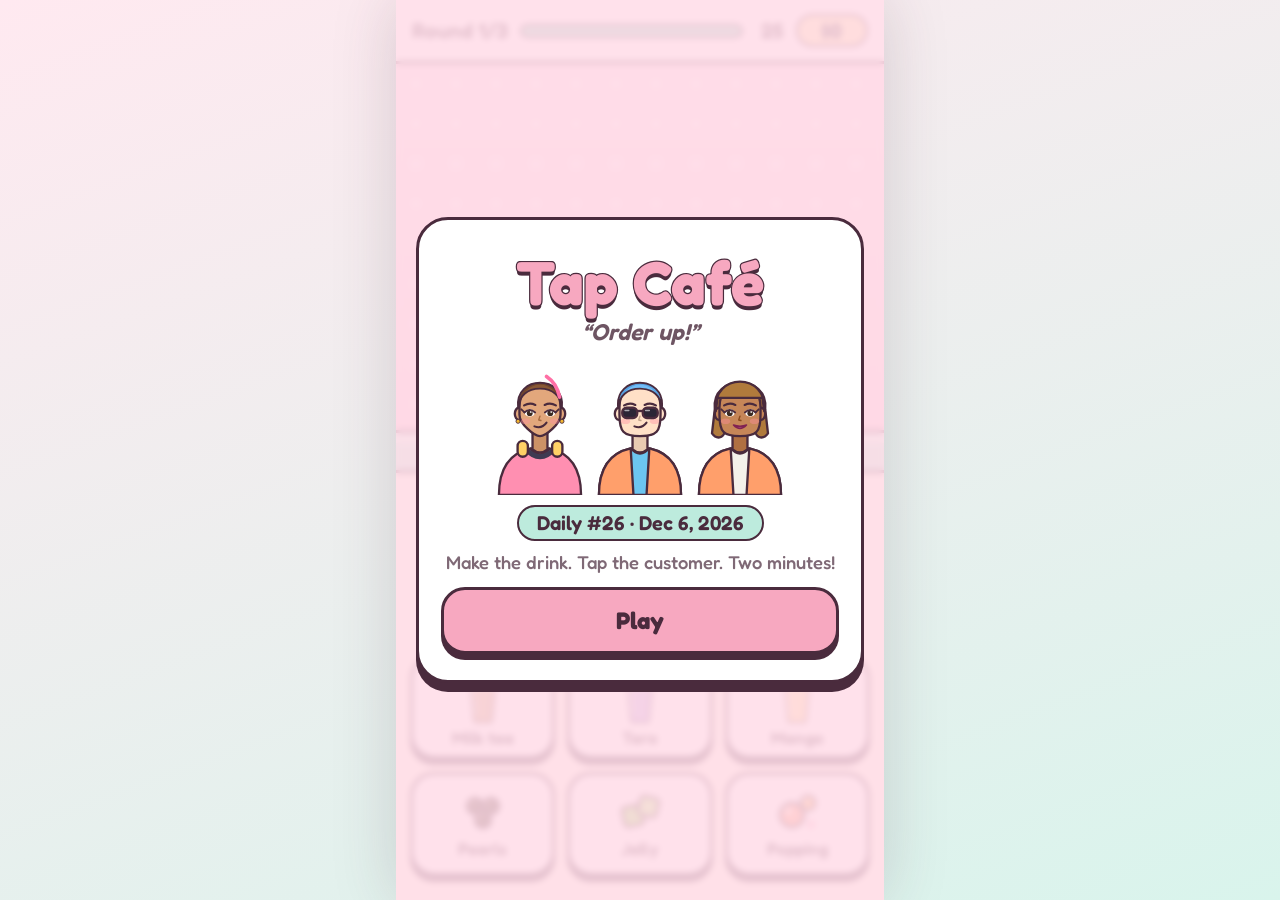
==== index.html @ ac82ad08 "Tap Cafe: two-minute boba shop tap game" ====
<!doctype html>
<html lang="en">
<head>
<meta charset="utf-8">
<meta name="viewport" content="width=device-width, initial-scale=1, viewport-fit=cover, user-scalable=no">
<meta name="theme-color" content="#FFDCE8">
<title>Tap Café</title>
<link rel="preconnect" href="https://fonts.googleapis.com">
<link rel="preconnect" href="https://fonts.gstatic.com" crossorigin>
<link href="https://fonts.googleapis.com/css2?family=Fredoka:wght@500;600;700&display=swap" rel="stylesheet">
<link rel="stylesheet" href="css/style.css">
</head>
<body>
<div id="app">
  <header id="hud">
    <div class="hud-round" id="hudRound">Round 1/3</div>
    <div class="hud-timer"><div class="tbar"><i id="tbar"></i></div><span id="hudTime">25</span></div>
    <div class="hud-cash" id="hudCash">$0</div>
  </header>

  <section id="shop">
    <div class="slot" data-slot="0"></div>
    <div class="slot" data-slot="1"></div>
    <div class="slot" data-slot="2"></div>
    <div id="counter"></div>
  </section>

  <section id="work">
    <div class="cuprow">
      <div id="status">Pick a drink</div>
      <div id="cup"></div>
      <button id="toss" type="button" aria-label="Toss the cup">Toss</button>
    </div>
    <div class="btnrow" id="drinks"></div>
    <div class="btnrow" id="tops"></div>
  </section>

  <div id="banner" hidden></div>
  <div id="hand" hidden>👆</div>
  <div id="overlay" hidden></div>
</div>
<script src="js/core.js"></script>
<script src="js/share.js"></script>
<script src="js/game.js"></script>
</body>
</html>
---- css/style.css ----
﻿/* Tap Café — all sizes are in rem; game.js scales the root font-size to fit the screen. */
:root {
  --pink: #FFDCE8;
  --pink2: #FFC2D6;
  --mint: #BDEBDD;
  --mint2: #8FD9C4;
  --cream: #FFF7E8;
  --ink: #4A2B3D;
  --accent: #F7A8C0;
  --accent-d: #C9557D;
  --gold: #FFE3A3;
  --green: #4FA58C;
}
* { box-sizing: border-box; -webkit-tap-highlight-color: transparent; }
[hidden] { display: none !important; }
html, body { height: 100%; margin: 0; }
body {
  background: linear-gradient(160deg, #FFE9F0, #D9F4EC);
  color: var(--ink);
  font-family: "Fredoka", ui-rounded, "Nunito", system-ui, sans-serif;
  font-weight: 600;
  overflow: hidden;
  user-select: none; -webkit-user-select: none;
  touch-action: manipulation;
  display: flex; justify-content: center;
}
button { font: inherit; color: inherit; cursor: pointer; border: 0; background: none; padding: 0; touch-action: manipulation; }

#app {
  position: relative;
  width: 24.375rem; max-width: 100vw;
  height: 100vh; height: 100dvh;
  background: var(--cream);
  display: flex; flex-direction: column;
  overflow: hidden;
  box-shadow: 0 0 3rem rgba(74, 43, 61, .18);
}

/* ---------- top bar ---------- */
#hud {
  flex: 0 0 3.2rem;
  display: flex; align-items: center; gap: .6rem;
  padding: 0 .8rem;
  background: #fff;
  border-bottom: .16rem solid var(--ink);
  font-size: 1.05rem;
  z-index: 3;
}
.hud-round { white-space: nowrap; }
.hud-timer { flex: 1; display: flex; align-items: center; gap: .45rem; }
.tbar { flex: 1; height: .7rem; border-radius: 1rem; background: var(--pink); border: .12rem solid var(--ink); overflow: hidden; }
.tbar i { display: block; height: 100%; width: 100%; background: var(--mint2); transform-origin: left; }
#hudTime { min-width: 1.6rem; text-align: right; font-variant-numeric: tabular-nums; }
.hud-cash {
  background: var(--gold); border: .14rem solid var(--ink); border-radius: 1rem;
  padding: .1rem .7rem; min-width: 3.6rem; text-align: center; font-weight: 700;
}
.hud-cash.bump { animation: bump .3s; }

/* ---------- shop ---------- */
#shop {
  position: relative;
  flex: 1 1 19.5rem; min-height: 0;
  display: flex; align-items: flex-end;
  padding: 0 .25rem;
  background:
    radial-gradient(circle at 1rem 1rem, rgba(255,255,255,.55) .22rem, transparent .24rem) 0 0 / 2rem 2rem,
    linear-gradient(var(--pink), var(--pink2));
}
.slot { position: relative; flex: 1; height: 100%; display: flex; align-items: flex-end; justify-content: center; }
#counter {
  position: absolute; left: 0; right: 0; bottom: 0; height: 2rem;
  background: var(--mint);
  border-top: .16rem solid var(--ink);
  box-shadow: inset 0 .5rem 0 rgba(255,255,255,.55);
  z-index: 1; pointer-events: none;
}

.cust {
  position: relative; display: flex; flex-direction: column; align-items: center;
  width: 100%; padding-bottom: .55rem;
  transform-origin: 50% 100%;
}
.cust.enter { animation: enter .45s cubic-bezier(.2, 1.5, .5, 1); }
.cust.served { animation: served .75s forwards; pointer-events: none; }
.cust.walk { animation: walk .9s forwards; pointer-events: none; }
.cust.bye { animation: bye .7s forwards; pointer-events: none; }
.cust.nope .fig { animation: shake .3s; }
.cust.tut .order { box-shadow: 0 0 0 .22rem var(--accent); }

.order {
  position: relative;
  display: flex; align-items: center; justify-content: center; gap: .1rem;
  min-width: 3.4rem; height: 3.2rem; padding: .2rem .45rem;
  background: #fff; border: .16rem solid var(--ink); border-radius: 1.1rem;
  margin-bottom: .35rem;
}
.order::after {
  content: ""; position: absolute; left: 50%; bottom: -.48rem; width: .7rem; height: .7rem;
  background: #fff; border-right: .16rem solid var(--ink); border-bottom: .16rem solid var(--ink);
  transform: translateX(-50%) rotate(45deg);
}
.order .ocup { width: 2rem; height: 2.4rem; }
.order .otop { width: 1.3rem; height: 1.3rem; }
.fig { width: 7.2rem; height: 9rem; }
.fig svg { width: 100%; height: 100%; display: block; overflow: visible; }
.pbar {
  position: absolute; bottom: .55rem; left: 50%; transform: translateX(-50%);
  width: 5.4rem; height: .7rem; border-radius: 1rem; z-index: 2;
  background: #fff; border: .13rem solid var(--ink); overflow: hidden;
}
.pbar i { display: block; height: 100%; width: 100%; background: var(--mint2); transform-origin: left; }
.pbar.m1 i { background: var(--gold); }
.pbar.m2 i { background: var(--accent); }

.steam { animation: steam 1s infinite; transform-box: fill-box; transform-origin: center; }
.sweat { animation: sweat 1.1s infinite; transform-box: fill-box; }

.speech {
  position: absolute; top: .4rem; left: 50%; transform: translateX(-50%);
  width: max-content; max-width: 8.6rem;
  background: #fff; border: .14rem solid var(--ink); border-radius: .9rem;
  padding: .25rem .6rem; font-size: .88rem; line-height: 1.15; text-align: center;
  z-index: 4; pointer-events: none;
  animation: speech 2.4s forwards;
}
.slot[data-slot="0"] .speech { left: .2rem; transform: none; }
.slot[data-slot="2"] .speech { left: auto; right: .2rem; transform: none; }

.pop {
  position: absolute; left: 50%; top: 42%; z-index: 5; pointer-events: none;
  white-space: nowrap; font-weight: 700; font-size: 1.3rem; color: var(--accent);
  text-shadow: 0 .1rem 0 #fff, .1rem 0 0 #fff, -.1rem 0 0 #fff, 0 -.1rem 0 #fff;
  animation: pop 1s forwards;
}
.pop.cash { color: var(--green); font-size: 1.6rem; top: 55%; animation-delay: .12s; opacity: 0; }
.pop.bonus { color: #C98A2B; font-size: 1rem; top: 70%; animation-delay: .25s; opacity: 0; }
.coin {
  position: absolute; left: 50%; top: 60%; width: .8rem; height: .8rem; border-radius: 50%;
  background: var(--gold); border: .1rem solid var(--ink); z-index: 5; pointer-events: none;
  animation: coin .7s forwards;
}

/* ---------- work area ---------- */
#work {
  flex: 1.4 1 20.4rem; min-height: 0;
  display: flex; flex-direction: column; justify-content: space-evenly;
  padding: .3rem .7rem .6rem;
  background: var(--cream);
  border-top: .16rem solid var(--ink);
}
.cuprow { display: grid; grid-template-columns: 1fr 6.2rem 1fr; align-items: center; height: 7.6rem; }
#status { font-size: .95rem; text-align: center; opacity: .8; padding: 0 .3rem; line-height: 1.2; }
#status.ready { color: var(--green); opacity: 1; font-weight: 700; }
#cup { height: 7.6rem; }
#cup svg { height: 100%; width: 100%; display: block; }
#cup.shake { animation: shake .3s; }
#cup.ding { animation: bump .3s; }
#cup .tg.drop { animation: drop .3s cubic-bezier(.3, 1.4, .6, 1); transform-box: fill-box; }
#toss {
  justify-self: center; padding: .55rem 1.1rem; font-size: 1rem;
  background: #fff; border: .16rem solid var(--ink); border-radius: 1rem;
  box-shadow: 0 .25rem 0 var(--ink);
}
#toss:active { transform: translateY(.2rem); box-shadow: 0 .05rem 0 var(--ink); }

.btnrow { display: flex; gap: .6rem; }
.st {
  flex: 1; height: 5.2rem;
  display: flex; flex-direction: column; align-items: center; justify-content: center; gap: .1rem;
  background: #fff; border: .16rem solid var(--ink); border-radius: 1.2rem;
  box-shadow: 0 .3rem 0 var(--ink);
  font-size: .85rem;
  transition: transform .06s, box-shadow .06s, background .1s;
}
.st svg { width: 2.5rem; height: 2.9rem; }
.st.top svg { width: 2.4rem; height: 2.4rem; }
.st:active, .st.on { transform: translateY(.22rem); box-shadow: 0 .08rem 0 var(--ink); }
.st.on { background: #FFE1EA; border-color: var(--accent); box-shadow: 0 .08rem 0 var(--accent-d); color: var(--accent-d); }

/* ---------- banner, hand ---------- */
#banner {
  position: absolute; left: 0; right: 0; top: 24%; z-index: 8; pointer-events: none;
  text-align: center; font-size: 3rem; font-weight: 700; color: #fff;
  -webkit-text-stroke: .14rem var(--ink); paint-order: stroke fill;
  text-shadow: 0 .25rem 0 var(--ink);
  animation: banner 1.1s forwards;
}
#hand {
  position: absolute; z-index: 9; pointer-events: none; font-size: 2.6rem; line-height: 1;
  margin: -.2rem 0 0 -1.3rem;
  animation: hand .7s infinite;
  filter: drop-shadow(0 .15rem 0 rgba(74,43,61,.35));
}

/* ---------- overlay screens ---------- */
#overlay {
  position: absolute; inset: 0; z-index: 10;
  display: flex; align-items: center; justify-content: center;
  padding: 1rem;
  background: rgba(255, 220, 232, .86);
  backdrop-filter: blur(3px);
}
.card {
  width: 100%; max-height: 100%; overflow: auto;
  background: #fff; border: .18rem solid var(--ink); border-radius: 1.6rem;
  box-shadow: 0 .45rem 0 var(--ink);
  padding: 1.2rem 1.1rem 1.3rem; text-align: center;
  animation: cardin .35s cubic-bezier(.2, 1.4, .5, 1);
}
.logo { font-size: 3.1rem; font-weight: 700; line-height: 1; color: var(--accent); -webkit-text-stroke: .12rem var(--ink); paint-order: stroke fill; text-shadow: 0 .22rem 0 var(--ink); margin: .4rem 0 .2rem; }
.tagline { font-size: 1.15rem; font-style: italic; opacity: .8; }
.heroes { display: flex; justify-content: center; margin: .5rem 0 0; height: 7rem; }
.heroes svg { height: 100%; width: 5.6rem; margin: 0 -.3rem; }
.daily { display: inline-block; margin: .5rem 0; background: var(--mint); border: .14rem solid var(--ink); border-radius: 1rem; padding: .2rem .9rem; font-size: 1rem; }
.muted { opacity: .7; font-size: .92rem; font-weight: 500; }
.h2 { font-size: 1.7rem; font-weight: 700; margin: 0 0 .2rem; }
.big { font-size: 3.2rem; font-weight: 700; line-height: 1.05; color: var(--green); }
.stars { font-size: 2.3rem; letter-spacing: .15rem; line-height: 1.1; color: #E7D9C2; }
.stars b { color: var(--gold); -webkit-text-stroke: .08rem var(--ink); font-weight: 400; }
.title-chip { display: inline-block; margin: .3rem 0 .6rem; background: var(--pink); border: .14rem solid var(--ink); border-radius: 1rem; padding: .15rem .9rem; font-size: 1.1rem; }
.stats { display: grid; grid-template-columns: repeat(3, 1fr); gap: .4rem; margin: .5rem 0; }
.stats div { background: var(--cream); border: .12rem solid var(--ink); border-radius: .9rem; padding: .35rem .2rem; font-size: .78rem; font-weight: 500; }
.stats b { display: block; font-size: 1.3rem; font-weight: 700; }
.row { display: flex; gap: .6rem; margin-top: .7rem; }
.btn {
  flex: 1; display: block; width: 100%; padding: .8rem 1rem; font-size: 1.2rem; font-weight: 700;
  background: var(--accent); color: var(--ink); border: .16rem solid var(--ink); border-radius: 1.2rem;
  box-shadow: 0 .3rem 0 var(--ink);
}
.btn:active { transform: translateY(.22rem); box-shadow: 0 .08rem 0 var(--ink); }
.btn.alt { background: #fff; color: var(--ink); }
.btn.sm { font-size: 1rem; padding: .6rem .6rem; }
.btn + .btn.block { margin-top: .7rem; }

.ups { display: flex; gap: .6rem; margin: .8rem 0 .2rem; }
.up {
  flex: 1; display: flex; flex-direction: column; align-items: center; gap: .25rem;
  background: var(--cream); border: .16rem solid var(--ink); border-radius: 1.2rem;
  box-shadow: 0 .3rem 0 var(--ink); padding: .8rem .5rem; font-size: .9rem;
}
.up:active { transform: translateY(.22rem); box-shadow: 0 .08rem 0 var(--ink); }
.up .ico { font-size: 2.4rem; line-height: 1; }
.up .nm { font-size: 1.1rem; font-weight: 700; }
.up .ds { font-weight: 500; line-height: 1.2; min-height: 2.2rem; }
.up .pr { background: var(--gold); border: .13rem solid var(--ink); border-radius: 1rem; padding: .05rem .8rem; font-weight: 700; font-size: 1.05rem; }
.up .own { font-size: .75rem; opacity: .7; min-height: 1rem; }
.up[disabled] { filter: grayscale(1); opacity: .5; cursor: not-allowed; box-shadow: 0 .3rem 0 var(--ink); transform: none; }

.sharepic { width: 78%; border: .16rem solid var(--ink); border-radius: 1rem; display: block; margin: .5rem auto; -webkit-touch-callout: default; user-select: auto; -webkit-user-select: auto; }
.toast { min-height: 1.2rem; font-size: .9rem; color: var(--green); margin-top: .5rem; }

/* ---------- keyframes ---------- */
@keyframes enter { from { transform: translateY(45%) scale(.9); opacity: 0; } }
@keyframes served {
  0% { transform: scale(1.14, .86); }
  25% { transform: translateY(-14%) scale(.94, 1.08); }
  50% { transform: translateY(0) scale(1.04, .96); }
  65% { transform: translateY(0); opacity: 1; }
  100% { transform: translateY(35%); opacity: 0; }
}
@keyframes walk {
  0% { transform: none; }
  35% { transform: translateY(4%) rotate(-3deg); opacity: 1; }
  100% { transform: translate(-45%, 6%) rotate(-5deg); opacity: 0; }
}
@keyframes bye { to { transform: translateY(35%); opacity: 0; } }
@keyframes shake { 20% { transform: translateX(-.35rem); } 50% { transform: translateX(.35rem); } 80% { transform: translateX(-.2rem); } }
@keyframes bump { 40% { transform: scale(1.14); } }
@keyframes pop {
  0% { transform: translate(-50%, 0) scale(.5); opacity: 0; }
  20% { transform: translate(-50%, -.6rem) scale(1.15); opacity: 1; }
  70% { opacity: 1; }
  100% { transform: translate(-50%, -2.6rem) scale(1); opacity: 0; }
}
@keyframes coin {
  0% { transform: translate(-50%, 0) scale(.6); opacity: 1; }
  100% { transform: translate(calc(-50% + var(--dx)), var(--dy)) scale(1); opacity: 0; }
}
@keyframes speech {
  0% { opacity: 0; margin-top: .5rem; }
  10% { opacity: 1; margin-top: 0; }
  85% { opacity: 1; }
  100% { opacity: 0; }
}
@keyframes steam { 0% { transform: translateY(2px) scale(.8); opacity: 0; } 40% { opacity: 1; } 100% { transform: translateY(-7px) scale(1.15); opacity: 0; } }
@keyframes sweat { 0% { transform: translateY(-2px); opacity: 0; } 30% { opacity: 1; } 100% { transform: translateY(6px); opacity: 0; } }
@keyframes drop { from { transform: translateY(-3.5rem); opacity: 0; } }
@keyframes banner {
  0% { transform: scale(.4); opacity: 0; }
  20% { transform: scale(1.1); opacity: 1; }
  80% { transform: scale(1); opacity: 1; }
  100% { transform: scale(1.2); opacity: 0; }
}
@keyframes hand { 50% { transform: translateY(.6rem); } }
@keyframes cardin { from { transform: scale(.85); opacity: 0; } }

@media (prefers-reduced-motion: reduce) {
  .steam, .sweat, #hand { animation: none; }
}
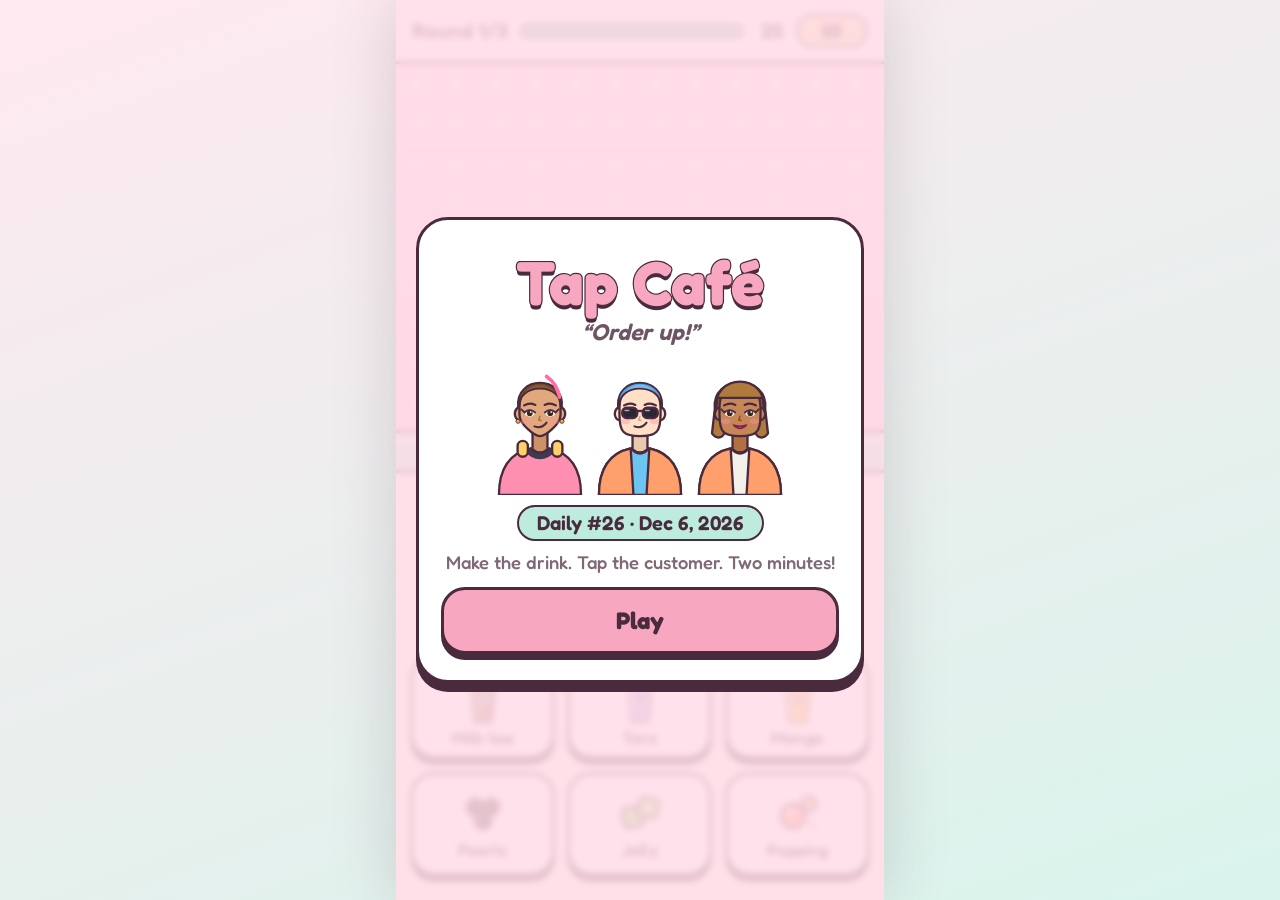
==== commit ed012489: "Pastel palette, tap-ahead serving, bigger tap targets, upgrade badges, clearer drink colours and cup" ====
--- a/index.html
+++ b/index.html
@@ -29,7 +29,10 @@
     <div class="cuprow">
       <div id="status">Pick a drink</div>
       <div id="cup"></div>
-      <button id="toss" type="button" aria-label="Toss the cup">Toss</button>
+      <div class="side">
+        <button id="toss" type="button" aria-label="Toss the cup">Toss</button>
+        <div id="ups"></div>
+      </div>
     </div>
     <div class="btnrow" id="drinks"></div>
     <div class="btnrow" id="tops"></div>
--- a/css/style.css
+++ b/css/style.css
@@ -162,6 +162,17 @@
   background: #fff; border: .16rem solid var(--ink); border-radius: 1rem;
   box-shadow: 0 .25rem 0 var(--ink);
 }
+.side { display: flex; flex-direction: column; align-items: center; gap: .5rem; }
+#ups { display: flex; gap: .25rem; min-height: 1.7rem; }
+.upb {
+  background: var(--mint); border: .12rem solid var(--ink); border-radius: 1rem;
+  padding: .05rem .45rem; font-size: .95rem; line-height: 1.4; white-space: nowrap;
+  animation: bump .4s;
+}
+.cust.next .order { box-shadow: 0 0 0 .22rem var(--mint2); }
+.cust.next .fig { transform: scale(1.04); }
+.cust, .st, #toss { will-change: transform; }
+.slot { cursor: pointer; -webkit-touch-callout: none; }
 #toss:active { transform: translateY(.2rem); box-shadow: 0 .05rem 0 var(--ink); }
 
 .btnrow { display: flex; gap: .6rem; }
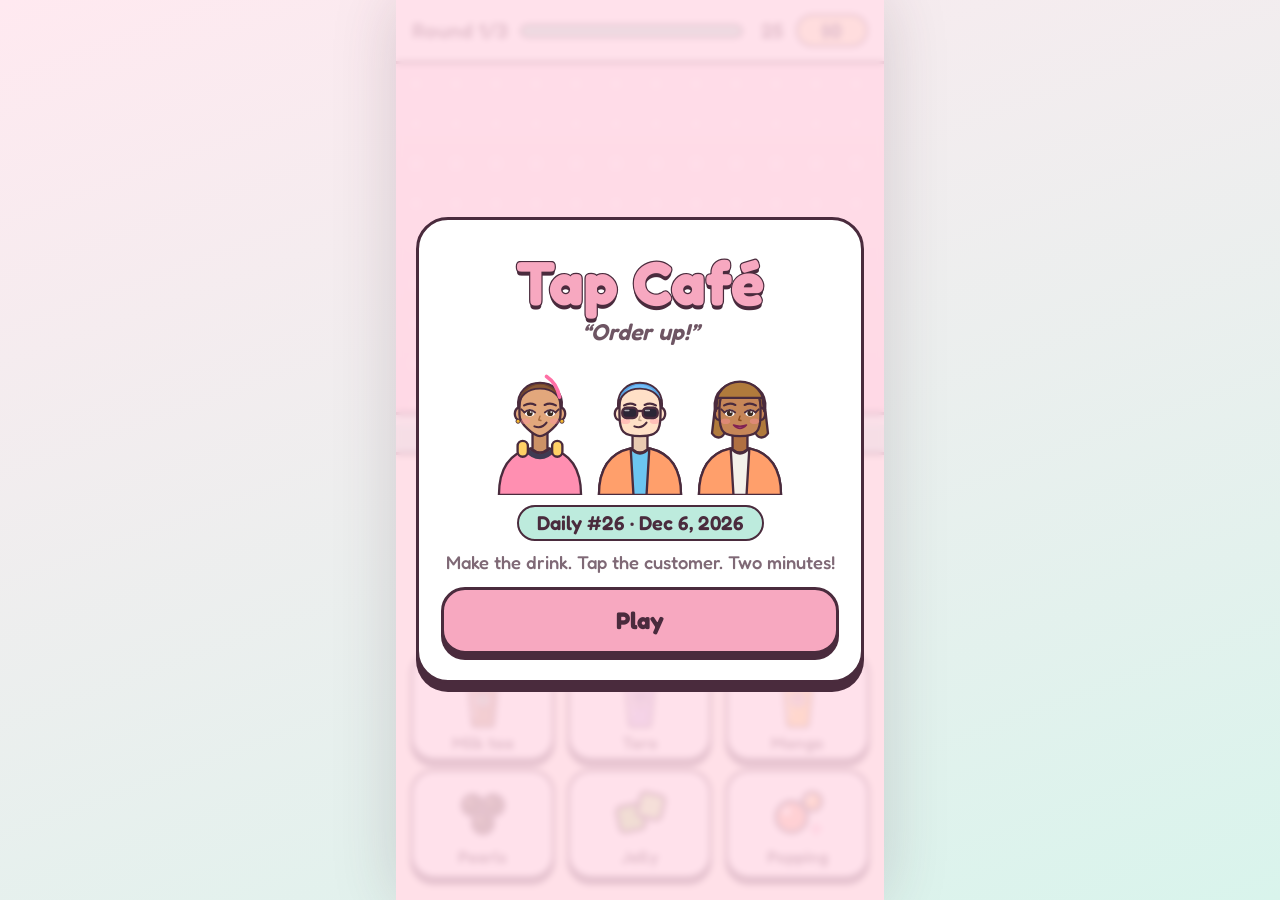
==== commit 9753d778: "Show upgrade badges beside the cup, drop status text, add firebase.json" ====
--- a/index.html
+++ b/index.html
@@ -27,12 +27,9 @@
 
   <section id="work">
     <div class="cuprow">
-      <div id="status">Pick a drink</div>
+      <div id="ups"></div>
       <div id="cup"></div>
-      <div class="side">
-        <button id="toss" type="button" aria-label="Toss the cup">Toss</button>
-        <div id="ups"></div>
-      </div>
+      <button id="toss" type="button" aria-label="Toss the cup">Toss</button>
     </div>
     <div class="btnrow" id="drinks"></div>
     <div class="btnrow" id="tops"></div>
--- a/css/style.css
+++ b/css/style.css
@@ -60,7 +60,7 @@
 /* ---------- shop ---------- */
 #shop {
   position: relative;
-  flex: 1 1 19.5rem; min-height: 0;
+  flex: 1 1 19rem; min-height: 0;
   display: flex; align-items: flex-end;
   padding: 0 .25rem;
   background:
@@ -91,7 +91,7 @@
 .order {
   position: relative;
   display: flex; align-items: center; justify-content: center; gap: .1rem;
-  min-width: 3.4rem; height: 3.2rem; padding: .2rem .45rem;
+  min-width: 3.6rem; min-height: 3.9rem; padding: .25rem .4rem;
   background: #fff; border: .16rem solid var(--ink); border-radius: 1.1rem;
   margin-bottom: .35rem;
 }
@@ -100,9 +100,10 @@
   background: #fff; border-right: .16rem solid var(--ink); border-bottom: .16rem solid var(--ink);
   transform: translateX(-50%) rotate(45deg);
 }
-.order .ocup { width: 2rem; height: 2.4rem; }
-.order .otop { width: 1.3rem; height: 1.3rem; }
-.fig { width: 7.2rem; height: 9rem; }
+.order .ocup { width: 2.7rem; height: 3.25rem; flex: none; }
+.order .otops { display: flex; flex-wrap: wrap; justify-content: center; align-content: center; max-width: 3.6rem; }
+.order .otop { width: 1.75rem; height: 1.75rem; }
+.fig { width: 6.8rem; height: 8.5rem; }
 .fig svg { width: 100%; height: 100%; display: block; overflow: visible; }
 .pbar {
   position: absolute; bottom: .55rem; left: 50%; transform: translateX(-50%);
@@ -143,16 +144,16 @@
 
 /* ---------- work area ---------- */
 #work {
-  flex: 1.4 1 20.4rem; min-height: 0;
+  flex: 1.4 1 21.8rem; min-height: 0;
   display: flex; flex-direction: column; justify-content: space-evenly;
   padding: .3rem .7rem .6rem;
   background: var(--cream);
   border-top: .16rem solid var(--ink);
 }
-.cuprow { display: grid; grid-template-columns: 1fr 6.2rem 1fr; align-items: center; height: 7.6rem; }
+.cuprow { display: grid; grid-template-columns: 1fr 7rem 1fr; align-items: center; height: 8.6rem; }
 #status { font-size: .95rem; text-align: center; opacity: .8; padding: 0 .3rem; line-height: 1.2; }
 #status.ready { color: var(--green); opacity: 1; font-weight: 700; }
-#cup { height: 7.6rem; }
+#cup { height: 8.6rem; }
 #cup svg { height: 100%; width: 100%; display: block; }
 #cup.shake { animation: shake .3s; }
 #cup.ding { animation: bump .3s; }
@@ -163,10 +164,10 @@
   box-shadow: 0 .25rem 0 var(--ink);
 }
 .side { display: flex; flex-direction: column; align-items: center; gap: .5rem; }
-#ups { display: flex; gap: .25rem; min-height: 1.7rem; }
+#ups { display: flex; flex-wrap: wrap; justify-content: center; align-content: center; gap: .35rem; padding: 0 .3rem; }
 .upb {
   background: var(--mint); border: .12rem solid var(--ink); border-radius: 1rem;
-  padding: .05rem .45rem; font-size: .95rem; line-height: 1.4; white-space: nowrap;
+  padding: .15rem .6rem; font-size: 1.35rem; line-height: 1.4; white-space: nowrap;
   animation: bump .4s;
 }
 .cust.next .order { box-shadow: 0 0 0 .22rem var(--mint2); }
@@ -177,15 +178,15 @@
 
 .btnrow { display: flex; gap: .6rem; }
 .st {
-  flex: 1; height: 5.2rem;
+  flex: 1; height: 5.5rem;
   display: flex; flex-direction: column; align-items: center; justify-content: center; gap: .1rem;
   background: #fff; border: .16rem solid var(--ink); border-radius: 1.2rem;
   box-shadow: 0 .3rem 0 var(--ink);
   font-size: .85rem;
   transition: transform .06s, box-shadow .06s, background .1s;
 }
-.st svg { width: 2.5rem; height: 2.9rem; }
-.st.top svg { width: 2.4rem; height: 2.4rem; }
+.st svg { width: 3rem; height: 3.5rem; }
+.st.top svg { width: 3.1rem; height: 3.1rem; }
 .st:active, .st.on { transform: translateY(.22rem); box-shadow: 0 .08rem 0 var(--ink); }
 .st.on { background: #FFE1EA; border-color: var(--accent); box-shadow: 0 .08rem 0 var(--accent-d); color: var(--accent-d); }
 
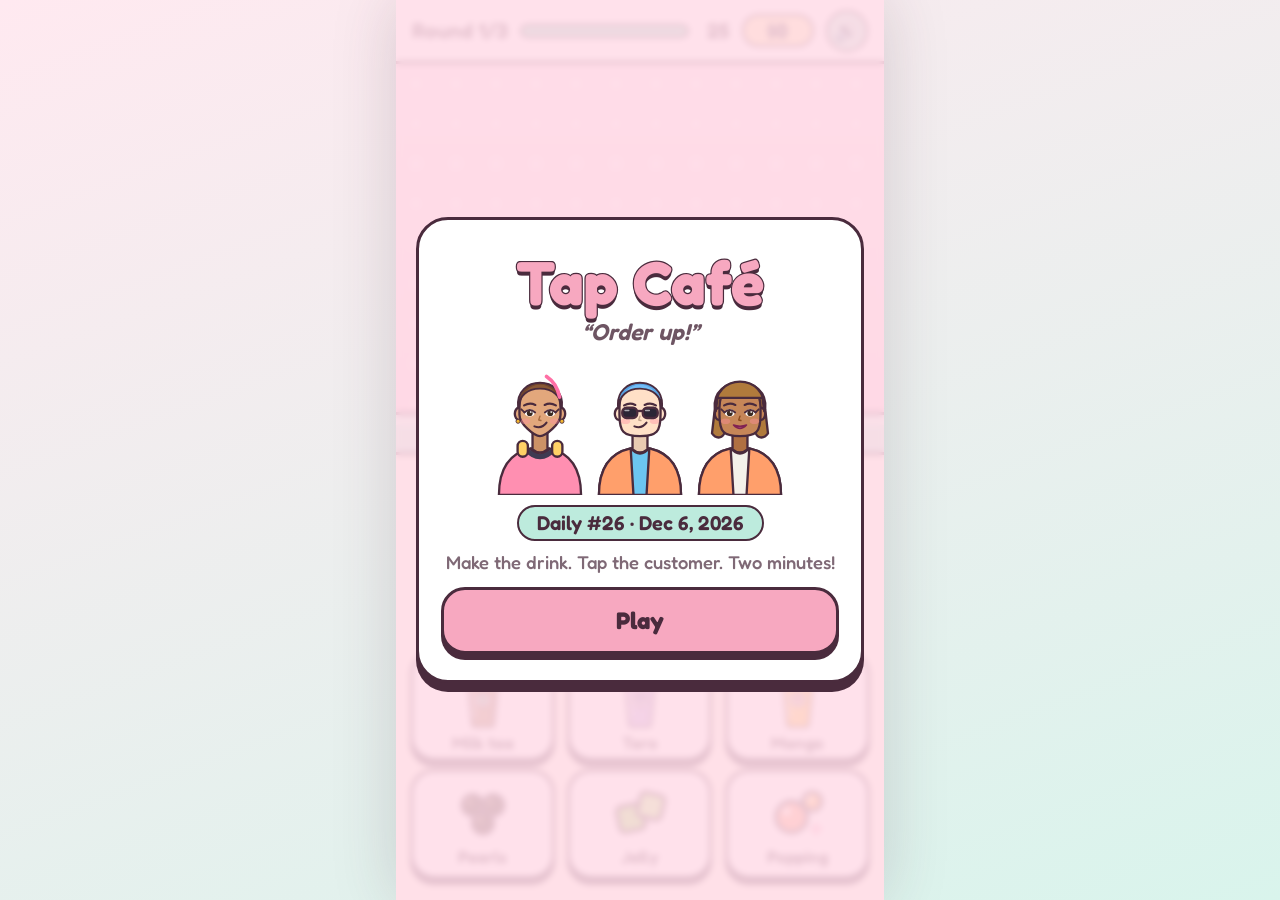
==== commit b4b49002: "Add synthesized sound effects and per-round cafe music with mute button" ====
--- a/index.html
+++ b/index.html
@@ -16,6 +16,7 @@
     <div class="hud-round" id="hudRound">Round 1/3</div>
     <div class="hud-timer"><div class="tbar"><i id="tbar"></i></div><span id="hudTime">25</span></div>
     <div class="hud-cash" id="hudCash">$0</div>
+    <button id="mute" type="button" aria-label="Sound on or off">🔊</button>
   </header>
 
   <section id="shop">
@@ -40,6 +41,7 @@
   <div id="overlay" hidden></div>
 </div>
 <script src="js/core.js"></script>
+<script src="js/audio.js"></script>
 <script src="js/share.js"></script>
 <script src="js/game.js"></script>
 </body>
--- a/css/style.css
+++ b/css/style.css
@@ -55,6 +55,11 @@
   background: var(--gold); border: .14rem solid var(--ink); border-radius: 1rem;
   padding: .1rem .7rem; min-width: 3.6rem; text-align: center; font-weight: 700;
 }
+#mute {
+  flex: none; width: 2.1rem; height: 2.1rem; border-radius: 50%;
+  background: var(--mint); border: .14rem solid var(--ink); font-size: 1rem; line-height: 1;
+}
+#mute:active { transform: scale(.92); }
 .hud-cash.bump { animation: bump .3s; }
 
 /* ---------- shop ---------- */
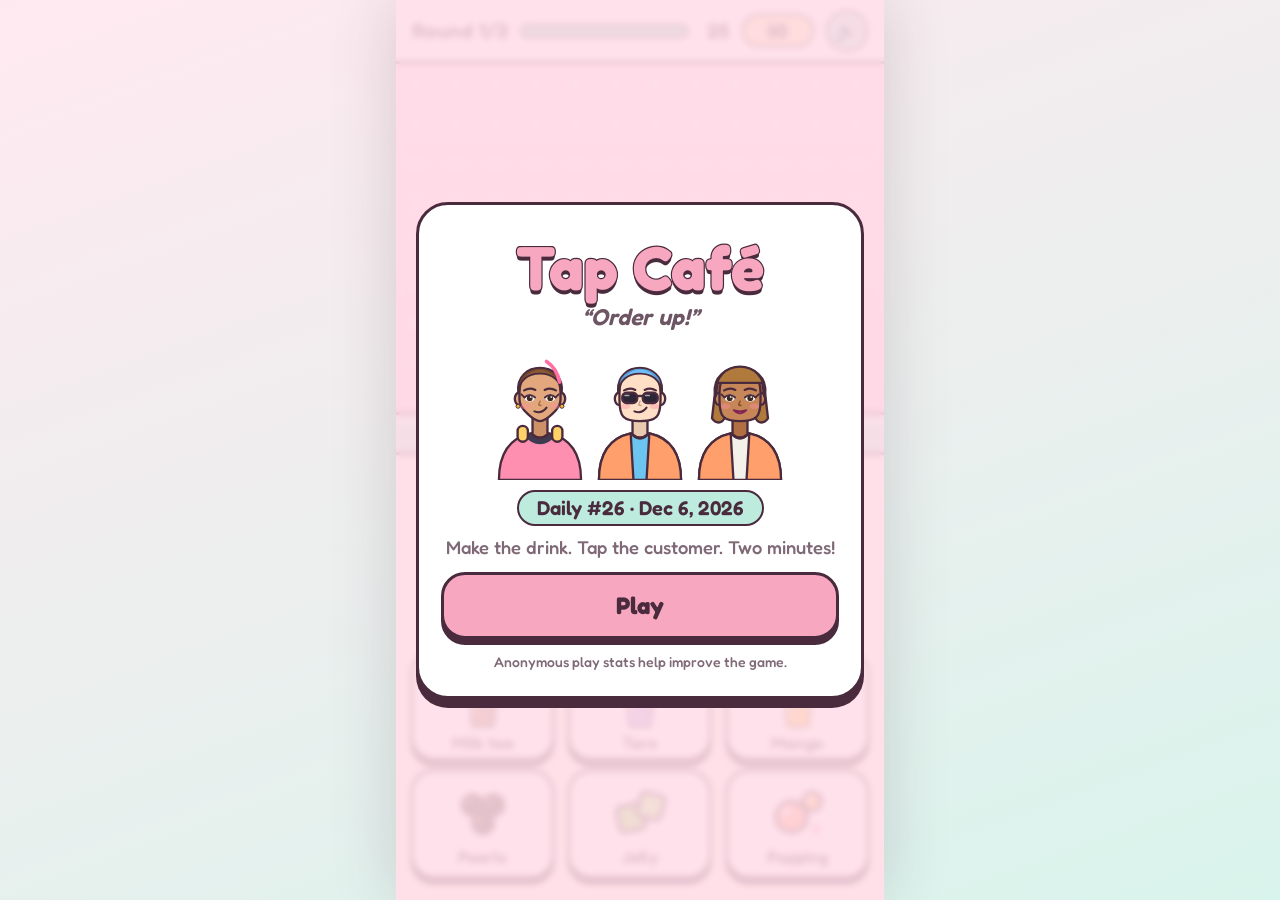
==== commit 7a5cf528: "Add Firebase Hosting config and opt-out-aware analytics" ====
--- a/index.html
+++ b/index.html
@@ -40,6 +40,7 @@
   <div id="hand" hidden>👆</div>
   <div id="overlay" hidden></div>
 </div>
+<script src="js/analytics.js"></script>
 <script src="js/core.js"></script>
 <script src="js/audio.js"></script>
 <script src="js/share.js"></script>
--- a/css/style.css
+++ b/css/style.css
@@ -231,6 +231,7 @@
 .heroes svg { height: 100%; width: 5.6rem; margin: 0 -.3rem; }
 .daily { display: inline-block; margin: .5rem 0; background: var(--mint); border: .14rem solid var(--ink); border-radius: 1rem; padding: .2rem .9rem; font-size: 1rem; }
 .muted { opacity: .7; font-size: .92rem; font-weight: 500; }
+.fine { font-size: .7rem; margin-top: .7rem; }
 .h2 { font-size: 1.7rem; font-weight: 700; margin: 0 0 .2rem; }
 .big { font-size: 3.2rem; font-weight: 700; line-height: 1.05; color: var(--green); }
 .stars { font-size: 2.3rem; letter-spacing: .15rem; line-height: 1.1; color: #E7D9C2; }
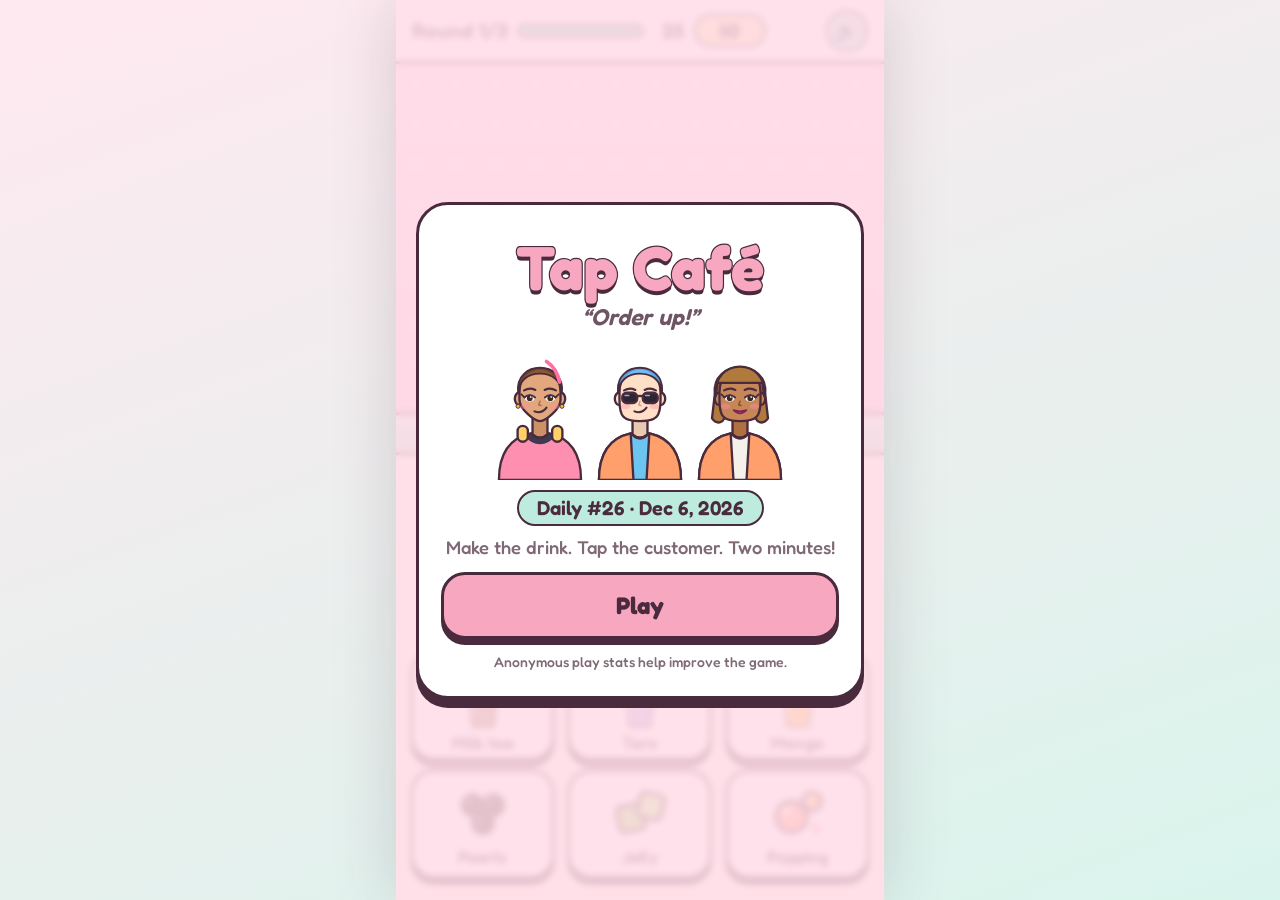
==== commit b196c5ee: "Add pause screen with Resume, Restart and Quit; auto-pause when the tab is hidden Co-Authored-By: Cl" ====
--- a/index.html
+++ b/index.html
@@ -5,6 +5,23 @@
 <meta name="viewport" content="width=device-width, initial-scale=1, viewport-fit=cover, user-scalable=no">
 <meta name="theme-color" content="#FFDCE8">
 <title>Tap Café</title>
+<script>
+  // One official link: the GitHub Pages copy forwards to the Firebase site.
+  if (/\.github\.io$/.test(location.hostname)) location.replace('https://tapcafe-game.web.app/');
+</script>
+<meta name="description" content="A cute two-minute boba shop game. Same customers for everyone each day. Order up! Can you beat me?">
+<link rel="canonical" href="https://tapcafe-game.web.app/">
+<link rel="icon" type="image/png" href="img/icon.png">
+<link rel="apple-touch-icon" href="img/icon.png">
+<meta property="og:type" content="website">
+<meta property="og:site_name" content="Tap Café">
+<meta property="og:title" content="Tap Café — Order up!">
+<meta property="og:description" content="A cute two-minute boba shop game. Same customers for everyone each day. Can you beat me?">
+<meta property="og:url" content="https://tapcafe-game.web.app/">
+<meta property="og:image" content="https://tapcafe-game.web.app/img/og.png">
+<meta property="og:image:width" content="1200">
+<meta property="og:image:height" content="630">
+<meta name="twitter:card" content="summary_large_image">
 <link rel="preconnect" href="https://fonts.googleapis.com">
 <link rel="preconnect" href="https://fonts.gstatic.com" crossorigin>
 <link href="https://fonts.googleapis.com/css2?family=Fredoka:wght@500;600;700&display=swap" rel="stylesheet">
@@ -16,6 +33,7 @@
     <div class="hud-round" id="hudRound">Round 1/3</div>
     <div class="hud-timer"><div class="tbar"><i id="tbar"></i></div><span id="hudTime">25</span></div>
     <div class="hud-cash" id="hudCash">$0</div>
+    <button id="pause" type="button" aria-label="Pause">⏸</button>
     <button id="mute" type="button" aria-label="Sound on or off">🔊</button>
   </header>
 
--- a/css/style.css
+++ b/css/style.css
@@ -55,11 +55,12 @@
   background: var(--gold); border: .14rem solid var(--ink); border-radius: 1rem;
   padding: .1rem .7rem; min-width: 3.6rem; text-align: center; font-weight: 700;
 }
-#mute {
+#mute, #pause {
   flex: none; width: 2.1rem; height: 2.1rem; border-radius: 50%;
   background: var(--mint); border: .14rem solid var(--ink); font-size: 1rem; line-height: 1;
 }
-#mute:active { transform: scale(.92); }
+#mute:active, #pause:active { transform: scale(.92); }
+#hud { gap: .45rem; }
 .hud-cash.bump { animation: bump .3s; }
 
 /* ---------- shop ---------- */
@@ -156,8 +157,6 @@
   border-top: .16rem solid var(--ink);
 }
 .cuprow { display: grid; grid-template-columns: 1fr 7rem 1fr; align-items: center; height: 8.6rem; }
-#status { font-size: .95rem; text-align: center; opacity: .8; padding: 0 .3rem; line-height: 1.2; }
-#status.ready { color: var(--green); opacity: 1; font-weight: 700; }
 #cup { height: 8.6rem; }
 #cup svg { height: 100%; width: 100%; display: block; }
 #cup.shake { animation: shake .3s; }
@@ -168,7 +167,6 @@
   background: #fff; border: .16rem solid var(--ink); border-radius: 1rem;
   box-shadow: 0 .25rem 0 var(--ink);
 }
-.side { display: flex; flex-direction: column; align-items: center; gap: .5rem; }
 #ups { display: flex; flex-wrap: wrap; justify-content: center; align-content: center; gap: .35rem; padding: 0 .3rem; }
 .upb {
   background: var(--mint); border: .12rem solid var(--ink); border-radius: 1rem;
@@ -249,7 +247,6 @@
 .btn:active { transform: translateY(.22rem); box-shadow: 0 .08rem 0 var(--ink); }
 .btn.alt { background: #fff; color: var(--ink); }
 .btn.sm { font-size: 1rem; padding: .6rem .6rem; }
-.btn + .btn.block { margin-top: .7rem; }
 
 .ups { display: flex; gap: .6rem; margin: .8rem 0 .2rem; }
 .up {
